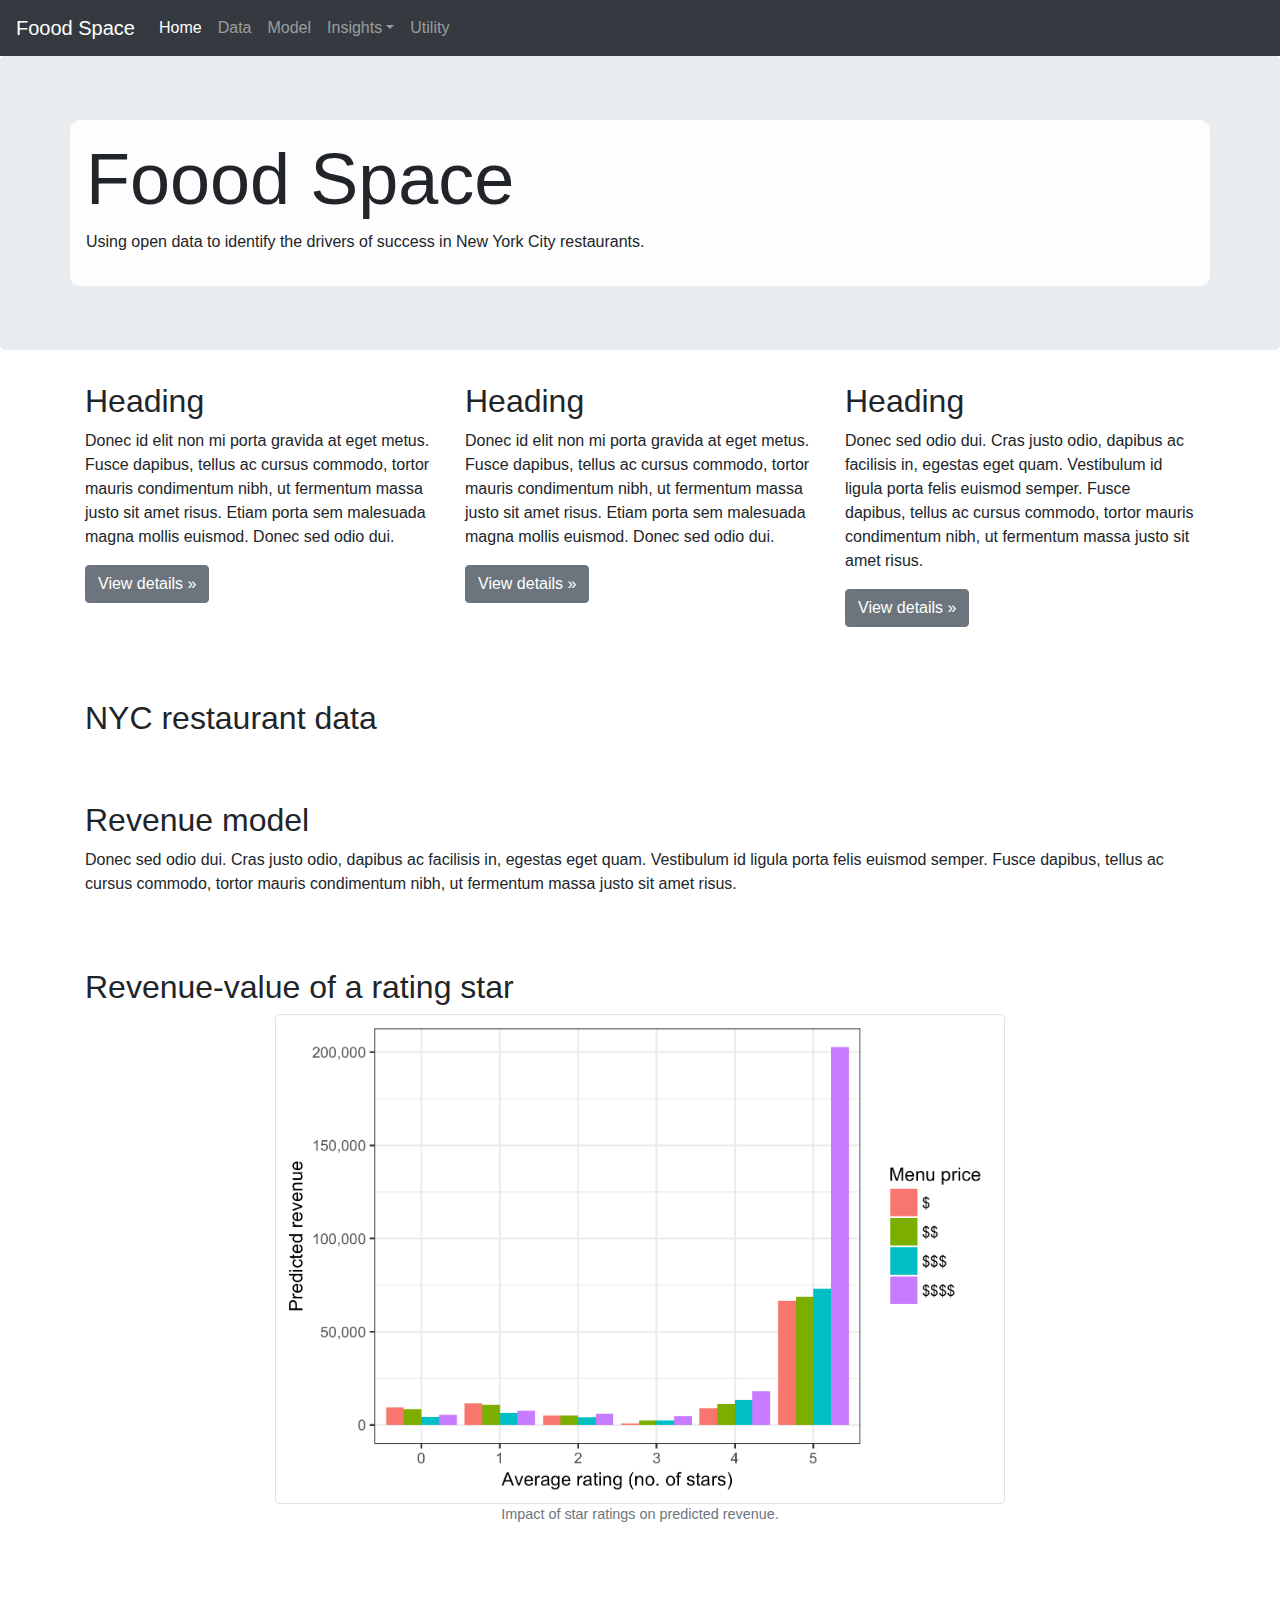
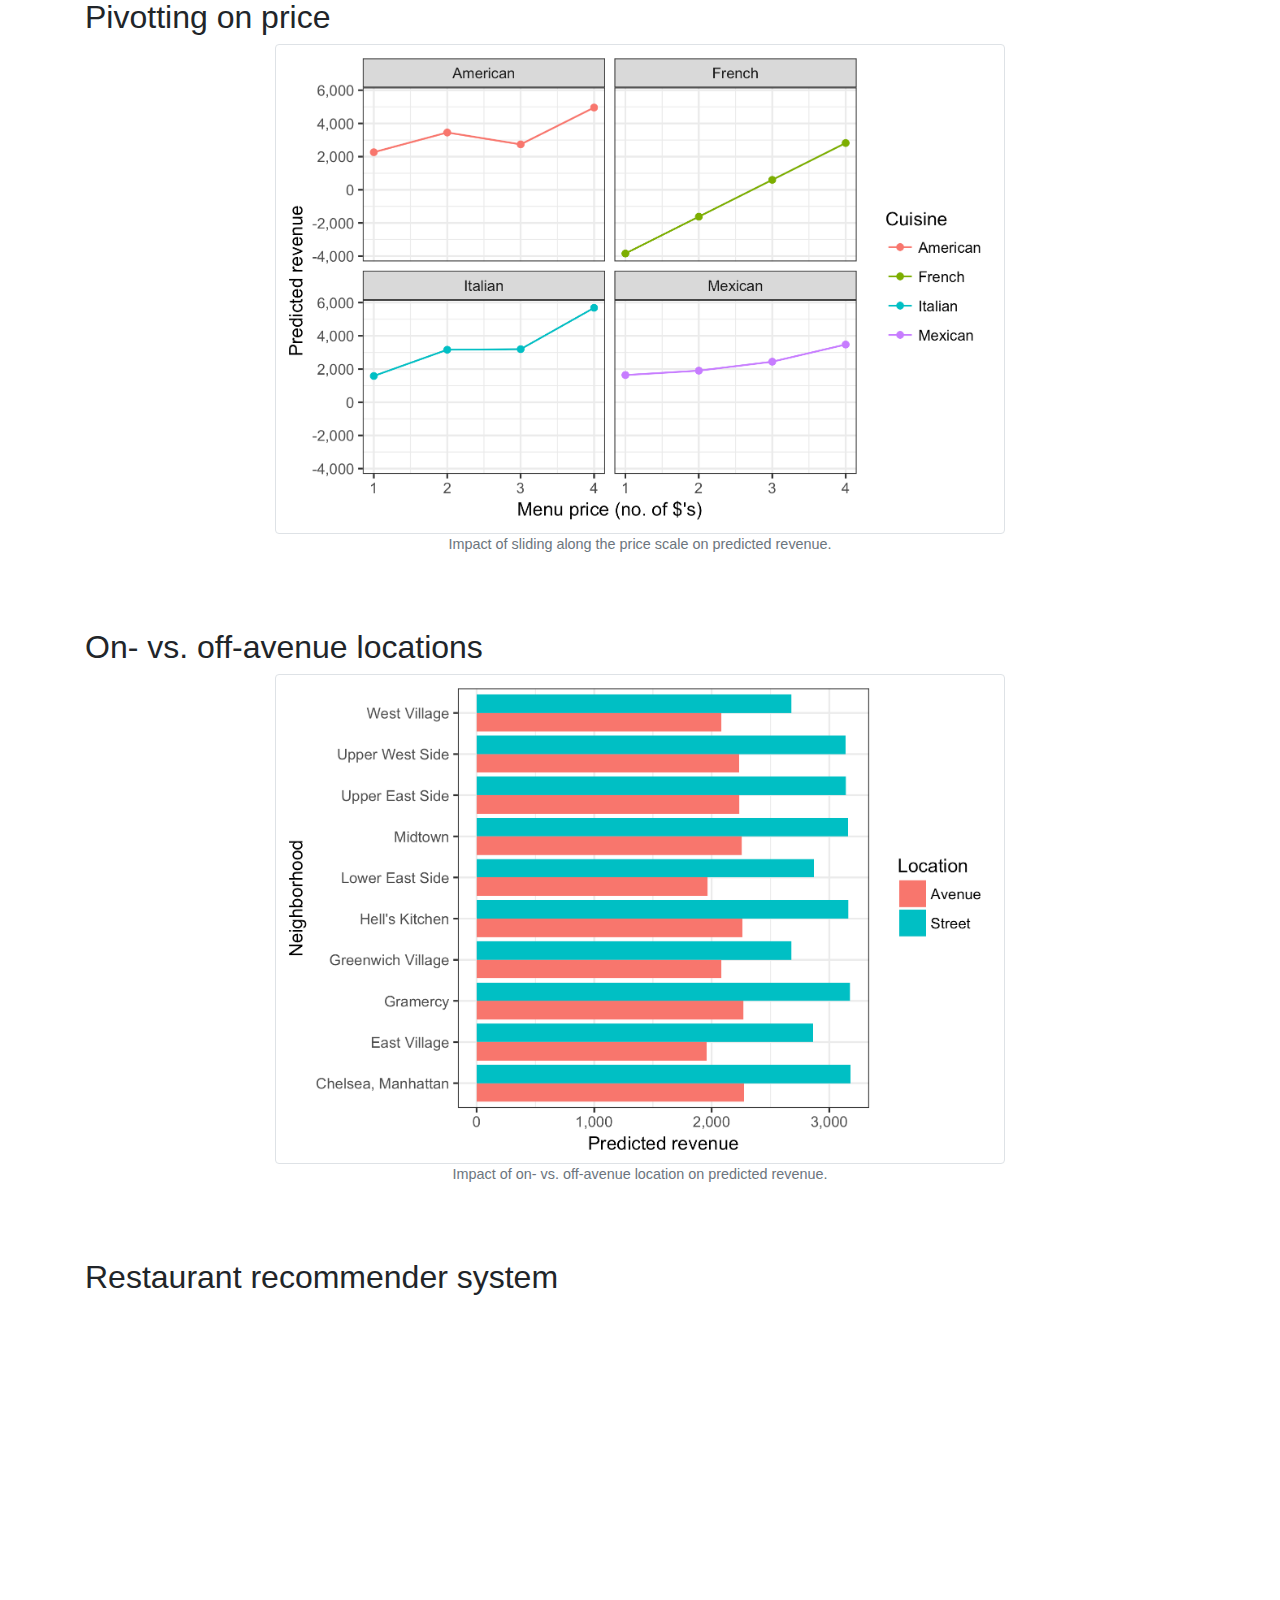
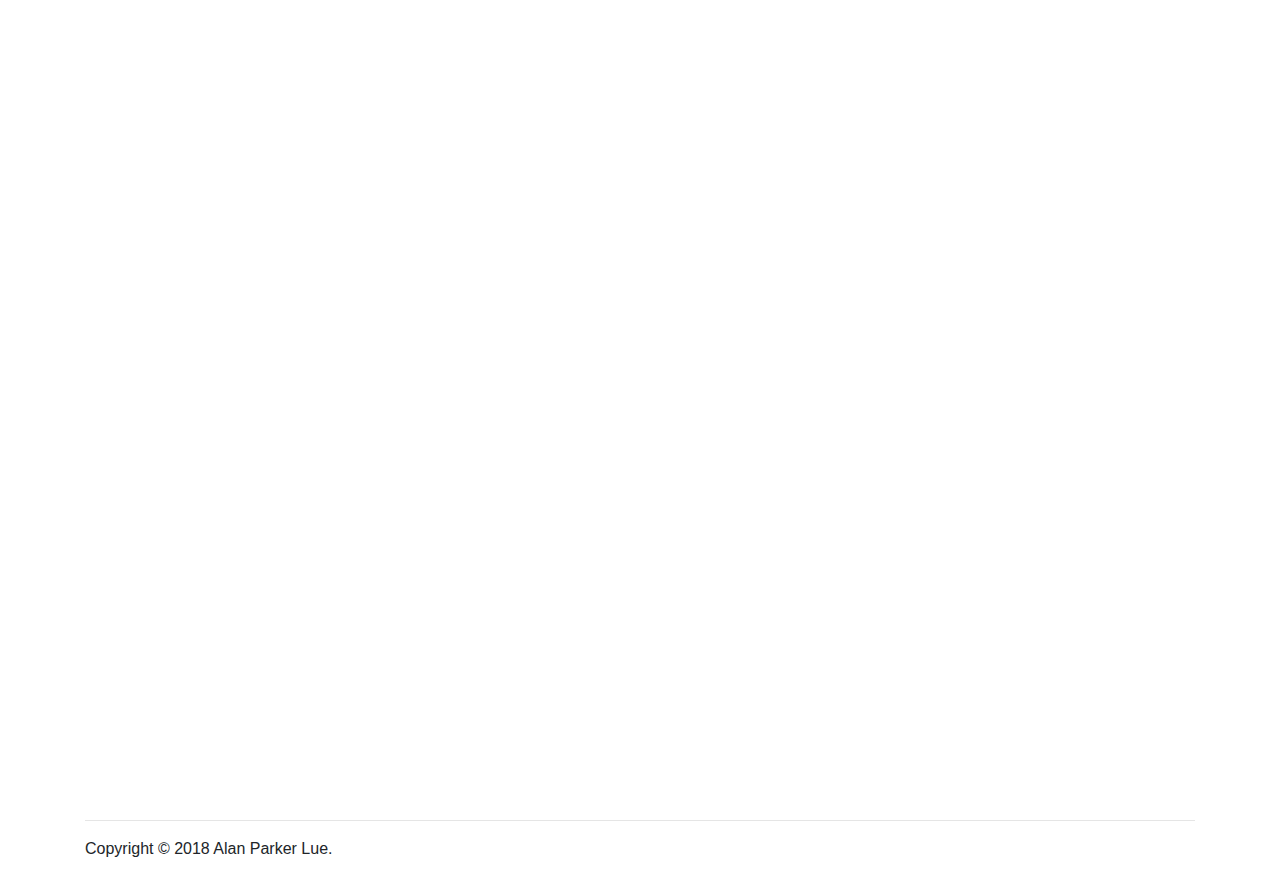
==== capstone/index.html @ f8f2c552 "TDI capstone project webpage draft" ====
<!doctype html>
<html lang="en">
  <head>
    <meta charset="utf-8">
    <meta name="viewport" content="width=device-width, initial-scale=1, shrink-to-fit=no">

    <!-- Bootstrap CSS -->
    <link rel="stylesheet" href="https://maxcdn.bootstrapcdn.com/bootstrap/4.0.0/css/bootstrap.min.css" integrity="sha384-Gn5384xqQ1aoWXA+058RXPxPg6fy4IWvTNh0E263XmFcJlSAwiGgFAW/dAiS6JXm" crossorigin="anonymous">

    <!-- Bokeh -->
    <link href="http://cdn.pydata.org/bokeh/release/bokeh-0.12.10.min.css" rel="stylesheet" type="text/css">
    <link href="http://cdn.pydata.org/bokeh/release/bokeh-widgets-0.12.10.min.css" rel="stylesheet" type="text/css">
    <link href="http://cdn.pydata.org/bokeh/release/bokeh-tables-0.12.10.min.css" rel="stylesheet" type="text/css">
    <script src="http://cdn.pydata.org/bokeh/release/bokeh-0.12.10.min.js"></script>
    <script src="http://cdn.pydata.org/bokeh/release/bokeh-widgets-0.12.10.min.js"></script>
    <script src="http://cdn.pydata.org/bokeh/release/bokeh-tables-0.12.10.min.js"></script>

    <link rel="stylesheet" href="style.css">

    <title>Foood Space</title>
  </head>
  <body>

    <nav class="navbar navbar-expand-md navbar-dark fixed-top bg-dark">
      <a class="navbar-brand" href="#">Foood Space</a>
      <button class="navbar-toggler" type="button" data-toggle="collapse" data-target="#navbarsExampleDefault" aria-controls="navbarsExampleDefault" aria-expanded="false" aria-label="Toggle navigation">
        <span class="navbar-toggler-icon"></span>
      </button>

      <div class="collapse navbar-collapse" id="navbarsExampleDefault">
        <ul class="navbar-nav mr-auto">
          <li class="nav-item active">
            <a class="nav-link" href="#">Home <span class="sr-only">(current)</span></a>
          </li>
          <li class="nav-item">
            <a class="nav-link" href="#restaurant-data">Data</a>
          </li>
          <li class="nav-item">
            <a class="nav-link" href="#model">Model</a>
          </li>
          <li class="nav-item dropdown">
            <a class="nav-link dropdown-toggle" href="http://example.com" id="dropdown01" data-toggle="dropdown" aria-haspopup="true" aria-expanded="false">Insights</a>
            <div class="dropdown-menu" aria-labelledby="dropdown01">
              <a class="dropdown-item" href="#rating-value">Ratings</a>
              <a class="dropdown-item" href="#price-pivot">Price pivot</a>
              <a class="dropdown-item" href="#avenue-premium">Avenue premium</a>
            </div>
          </li>
          <li class="nav-item">
            <a class="nav-link" href="#restaurant-utility">Utility</a>
          </li>
        </ul>
      </div>
    </nav>

    <main role="main">

      <!-- Main jumbotron for a primary marketing message or call to action -->
      <div class="jumbotron">
        <div class="container">
          <h1 class="display-3">Foood Space</h1>
          <p>Using open data to identify the drivers of success in New York City restaurants.</p>
        </div>
      </div>

      <div class="container">

        <div class="row">
          <div class="col-md-4">
            <h2>Heading</h2>
            <p>Donec id elit non mi porta gravida at eget metus. Fusce dapibus, tellus ac cursus commodo, tortor mauris condimentum nibh, ut fermentum massa justo sit amet risus. Etiam porta sem malesuada magna mollis euismod. Donec sed odio dui. </p>
            <p><a class="btn btn-secondary" href="#" role="button">View details &raquo;</a></p>
          </div>
          <div class="col-md-4">
            <h2>Heading</h2>
            <p>Donec id elit non mi porta gravida at eget metus. Fusce dapibus, tellus ac cursus commodo, tortor mauris condimentum nibh, ut fermentum massa justo sit amet risus. Etiam porta sem malesuada magna mollis euismod. Donec sed odio dui. </p>
            <p><a class="btn btn-secondary" href="#" role="button">View details &raquo;</a></p>
          </div>
          <div class="col-md-4">
            <h2>Heading</h2>
            <p>Donec sed odio dui. Cras justo odio, dapibus ac facilisis in, egestas eget quam. Vestibulum id ligula porta felis euismod semper. Fusce dapibus, tellus ac cursus commodo, tortor mauris condimentum nibh, ut fermentum massa justo sit amet risus.</p>
            <p><a class="btn btn-secondary" href="#" role="button">View details &raquo;</a></p>
          </div>
        </div>

        <div class="row">
          <div class="col-md-12">
            <h2 class="section" id="restaurant-data">NYC restaurant data</h2>
            <div class="bk-root">
              <div class="bk-plotdiv" id="ec376c0f-3575-438e-bc26-7f41ea9b38b2"></div>
            </div>
          </div>
        </div>

        <div class="row">
          <div class="col-md-12">
            <h2 class="section" id="model">Revenue model</h2>
            <p>Donec sed odio dui. Cras justo odio, dapibus ac facilisis in, egestas eget quam. Vestibulum id ligula porta felis euismod semper. Fusce dapibus, tellus ac cursus commodo, tortor mauris condimentum nibh, ut fermentum massa justo sit amet risus.</p>
          </div>
        </div>

        <div class="row">
          <div class="col-md-12">
            <h2 class="section" id="rating-value">Revenue-value of a rating star</h2>
          </div>
        </div>

        <div class="row">
          <div class="col-md-8 offset-md-2">
            <figure class="figure text-center">
              <img class="img-fluid img-thumbnail rounded" src="images/plot_star_rating.png" alt="Revenue-value of a rating star." />
              <figcaption class="figure-caption">Impact of star ratings on predicted revenue.</figcaption>
            </figure>
          </div>
        </div>

        <div class="row">
          <div class="col-md-12">
            <h2 class="section" id="price-pivot">Pivotting on price</h2>
          </div>
        </div>

        <div class="row">
          <div class="col-md-8 offset-md-2">
            <figure class="figure text-center">
              <img class="img-fluid img-thumbnail rounded" src="images/plot_culinary_pivot.png" alt="On- vs. off-avenue locations." />
              <figcaption class="figure-caption">Impact of sliding along the price scale on predicted revenue.</figcaption>
            </figure>
          </div>
        </div>

        <div class="row">
          <div class="col-md-12">
            <h2 class="section" id="avenue-premium">On- vs. off-avenue locations</h2>
          </div>
        </div>

        <div class="row">
          <div class="col-md-8 offset-md-2">
            <figure class="figure text-center">
              <img class="img-fluid img-thumbnail rounded" src="images/plot_avenue_premium.png" alt="On- vs. off-avenue locations." />
              <figcaption class="figure-caption">Impact of on- vs. off-avenue location on predicted revenue.</figcaption>
            </figure>
          </div>
        </div>

        <div class="row">
          <div class="col-md-12">
            <h2 class="section" id="restaurant-utility">Restaurant recommender system</h2>
            <iframe src="https://fooodspace.herokuapp.com/"></iframe>
          </div>
        </div>

        <hr />

      </div> <!-- /container -->

    </main>

    <footer class="container">
      <p>Copyright &copy; 2018 Alan Parker Lue.</p>
    </footer>

    <!-- Optional JavaScript -->
    <script src="restaurant_plot.js"></script>
      <!-- jQuery first, then Popper.js, then Bootstrap JS -->
    <script src="https://code.jquery.com/jquery-3.2.1.slim.min.js" integrity="sha384-KJ3o2DKtIkvYIK3UENzmM7KCkRr/rE9/Qpg6aAZGJwFDMVNA/GpGFF93hXpG5KkN" crossorigin="anonymous"></script>
    <script src="https://cdnjs.cloudflare.com/ajax/libs/popper.js/1.12.9/umd/popper.min.js" integrity="sha384-ApNbgh9B+Y1QKtv3Rn7W3mgPxhU9K/ScQsAP7hUibX39j7fakFPskvXusvfa0b4Q" crossorigin="anonymous"></script>
    <script src="https://maxcdn.bootstrapcdn.com/bootstrap/4.0.0/js/bootstrap.min.js" integrity="sha384-JZR6Spejh4U02d8jOt6vLEHfe/JQGiRRSQQxSfFWpi1MquVdAyjUar5+76PVCmYl" crossorigin="anonymous"></script>
  </body>
</html>
---- capstone/style.css ----
/* Move down content because we have a fixed navbar that is 3.5rem tall */
body, .section {
    padding-top: 3.5rem;
}

.jumbotron {
    background-image: url('images/French.jpg');
    background-repeat: no-repeat;
    background-position: center;
    background-size: cover;
}

.jumbotron .container {
    padding: 1em;
    background: rgba(255, 255, 255, 0.9);
    border-radius: 10px;
}

.bk-plot-layout {
    margin: 0 auto;
}

iframe {
    display: block;
    border: 0;
    margin: 0 auto;
    width: 100%;
    height: 1100px;
}
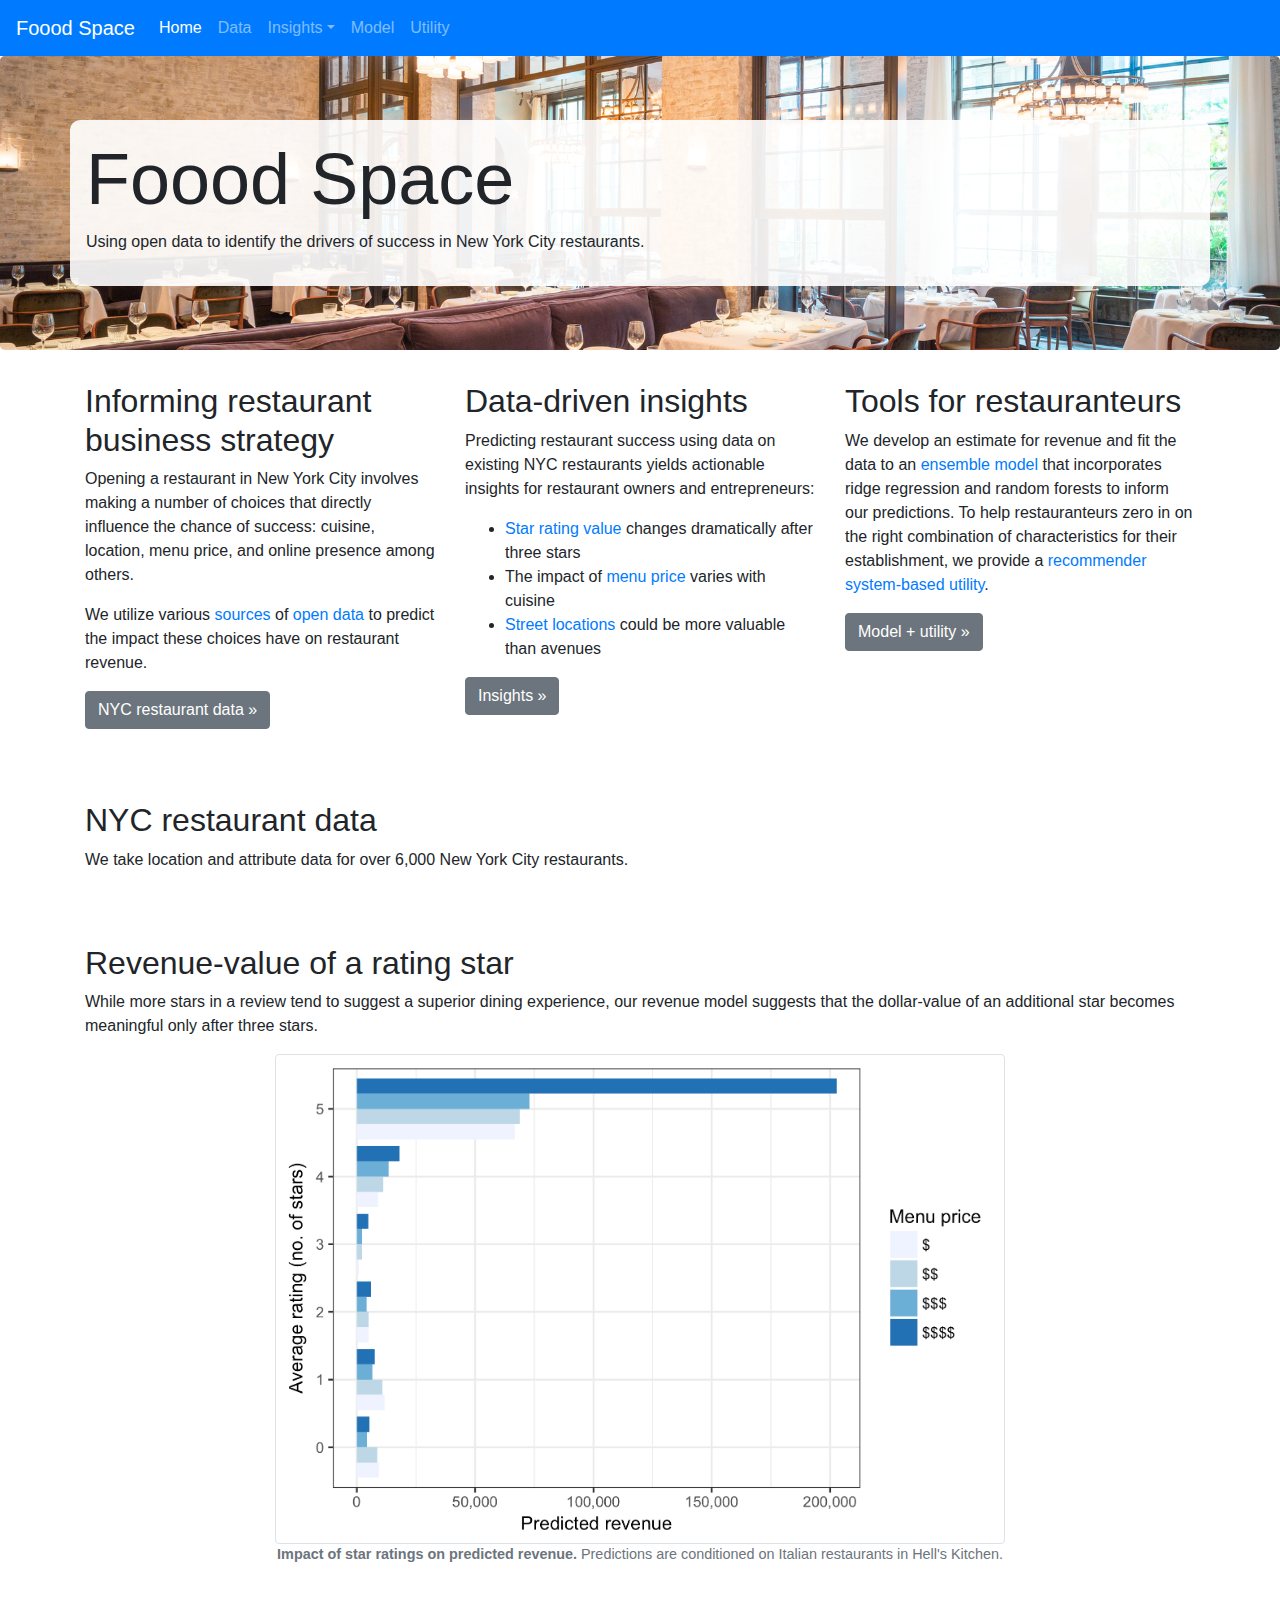
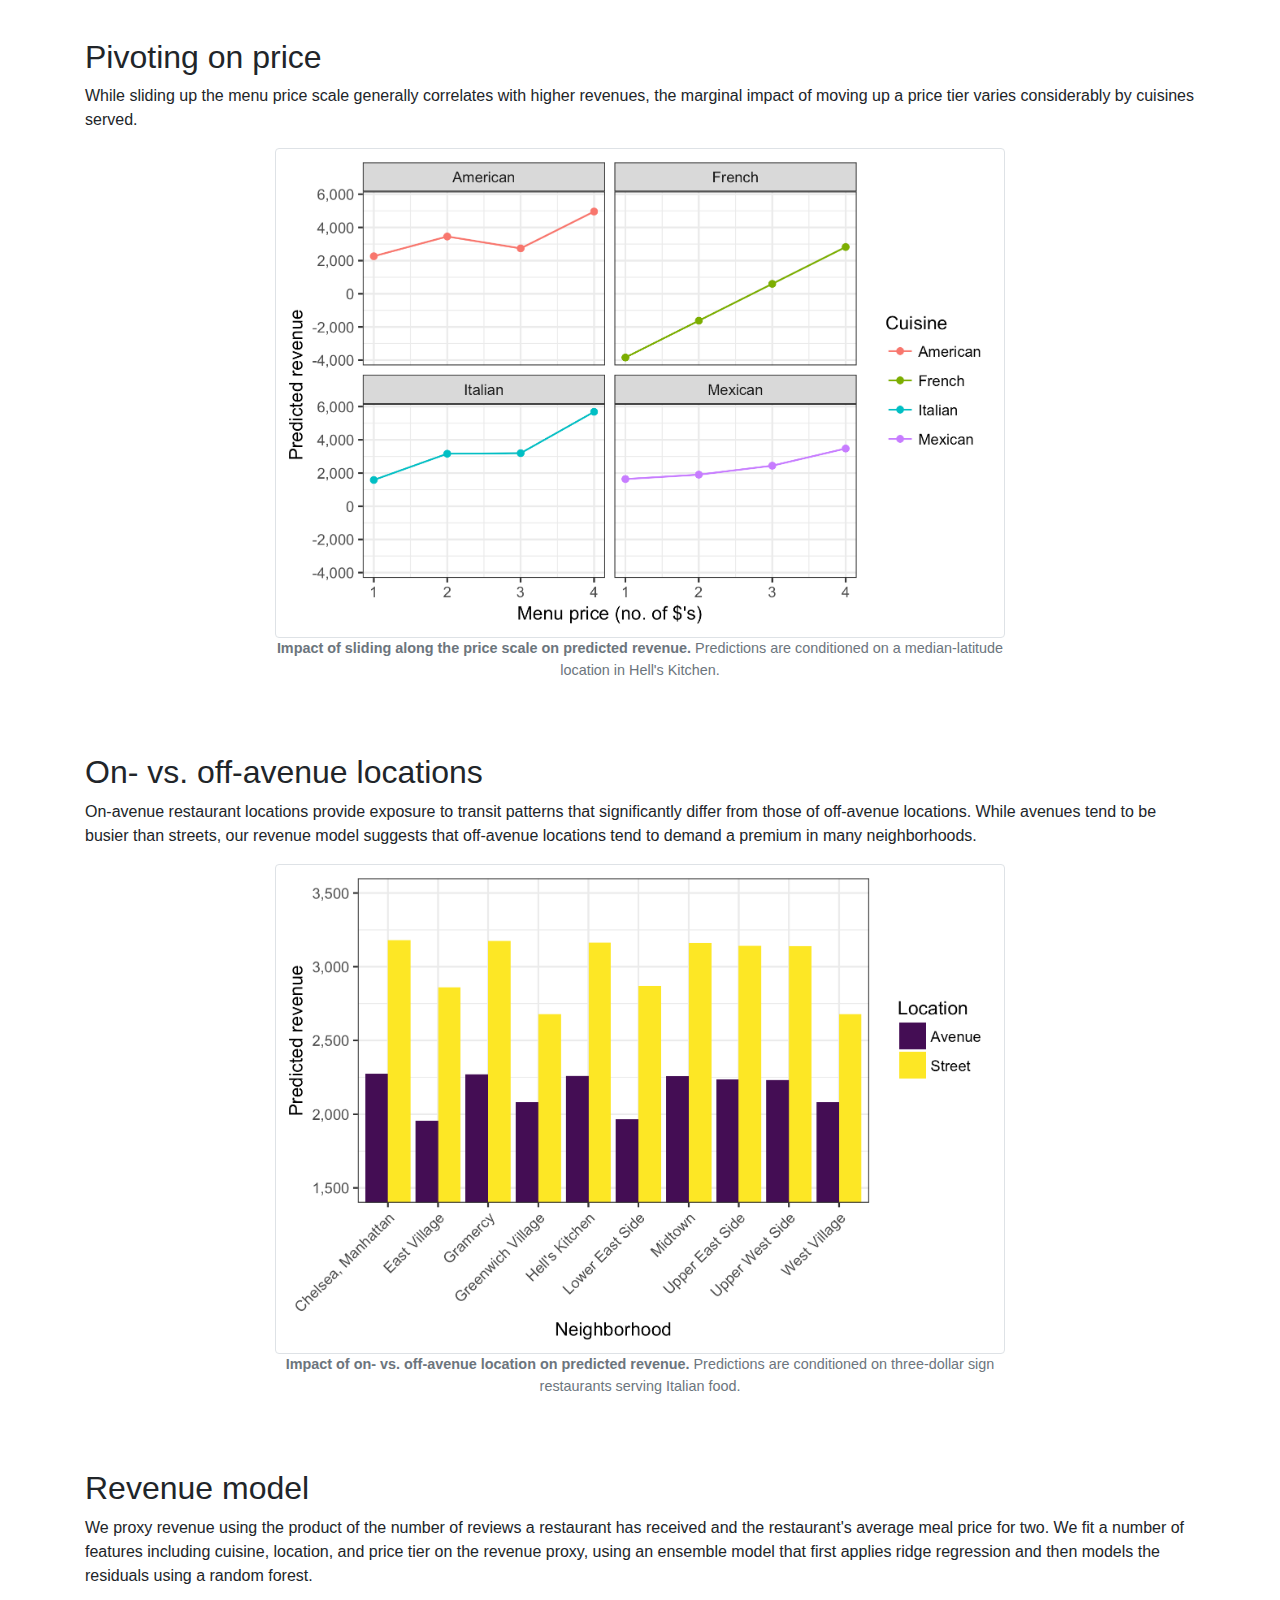
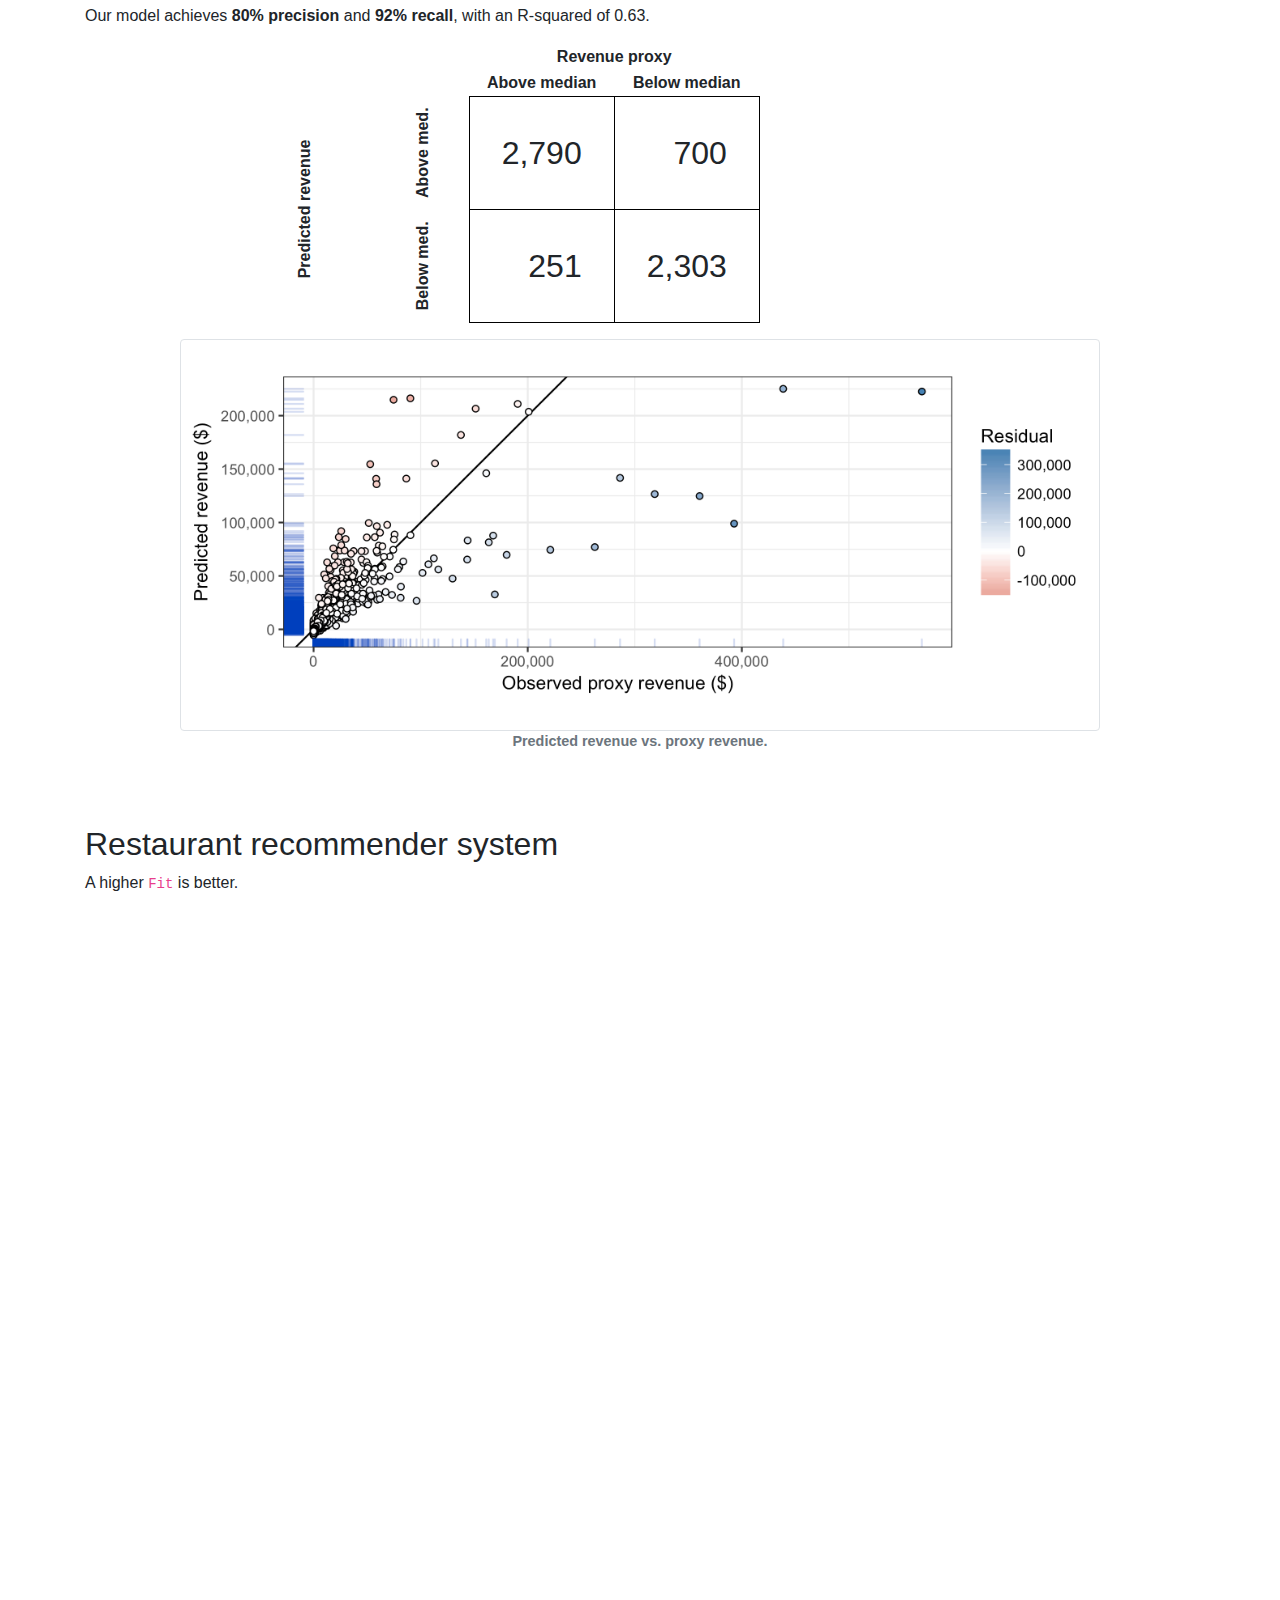
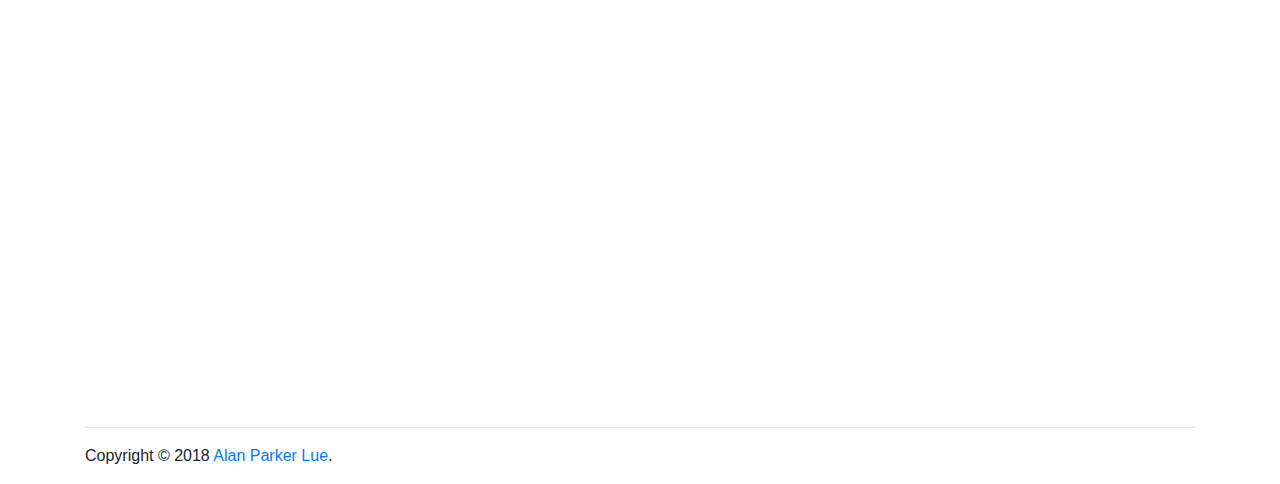
==== commit 3bab75ec: "TDI capstone webpage edits" ====
--- a/capstone/index.html
+++ b/capstone/index.html
@@ -8,12 +8,12 @@
     <link rel="stylesheet" href="https://maxcdn.bootstrapcdn.com/bootstrap/4.0.0/css/bootstrap.min.css" integrity="sha384-Gn5384xqQ1aoWXA+058RXPxPg6fy4IWvTNh0E263XmFcJlSAwiGgFAW/dAiS6JXm" crossorigin="anonymous">
 
     <!-- Bokeh -->
-    <link href="http://cdn.pydata.org/bokeh/release/bokeh-0.12.10.min.css" rel="stylesheet" type="text/css">
-    <link href="http://cdn.pydata.org/bokeh/release/bokeh-widgets-0.12.10.min.css" rel="stylesheet" type="text/css">
-    <link href="http://cdn.pydata.org/bokeh/release/bokeh-tables-0.12.10.min.css" rel="stylesheet" type="text/css">
-    <script src="http://cdn.pydata.org/bokeh/release/bokeh-0.12.10.min.js"></script>
-    <script src="http://cdn.pydata.org/bokeh/release/bokeh-widgets-0.12.10.min.js"></script>
-    <script src="http://cdn.pydata.org/bokeh/release/bokeh-tables-0.12.10.min.js"></script>
+    <link href="https://cdn.pydata.org/bokeh/release/bokeh-0.12.10.min.css" rel="stylesheet" type="text/css">
+    <link href="https://cdn.pydata.org/bokeh/release/bokeh-widgets-0.12.10.min.css" rel="stylesheet" type="text/css">
+    <link href="https://cdn.pydata.org/bokeh/release/bokeh-tables-0.12.10.min.css" rel="stylesheet" type="text/css">
+    <script src="https://cdn.pydata.org/bokeh/release/bokeh-0.12.10.min.js"></script>
+    <script src="https://cdn.pydata.org/bokeh/release/bokeh-widgets-0.12.10.min.js"></script>
+    <script src="https://cdn.pydata.org/bokeh/release/bokeh-tables-0.12.10.min.js"></script>
 
     <link rel="stylesheet" href="style.css">
 
@@ -21,7 +21,8 @@
   </head>
   <body>
 
-    <nav class="navbar navbar-expand-md navbar-dark fixed-top bg-dark">
+    <!-- <nav class="navbar navbar-expand-md navbar-dark fixed-top bg-dark"> -->
+    <nav class="navbar navbar-expand-md navbar-dark fixed-top bg-primary">
       <a class="navbar-brand" href="#">Foood Space</a>
       <button class="navbar-toggler" type="button" data-toggle="collapse" data-target="#navbarsExampleDefault" aria-controls="navbarsExampleDefault" aria-expanded="false" aria-label="Toggle navigation">
         <span class="navbar-toggler-icon"></span>
@@ -35,11 +36,8 @@
           <li class="nav-item">
             <a class="nav-link" href="#restaurant-data">Data</a>
           </li>
-          <li class="nav-item">
-            <a class="nav-link" href="#model">Model</a>
-          </li>
           <li class="nav-item dropdown">
-            <a class="nav-link dropdown-toggle" href="http://example.com" id="dropdown01" data-toggle="dropdown" aria-haspopup="true" aria-expanded="false">Insights</a>
+            <a class="nav-link dropdown-toggle" href="https://example.com" id="dropdown01" data-toggle="dropdown" aria-haspopup="true" aria-expanded="false">Insights</a>
             <div class="dropdown-menu" aria-labelledby="dropdown01">
               <a class="dropdown-item" href="#rating-value">Ratings</a>
               <a class="dropdown-item" href="#price-pivot">Price pivot</a>
@@ -47,6 +45,9 @@
             </div>
           </li>
           <li class="nav-item">
+            <a class="nav-link" href="#model">Model</a>
+          </li>
+          <li class="nav-item">
             <a class="nav-link" href="#restaurant-utility">Utility</a>
           </li>
         </ul>
@@ -67,25 +68,52 @@
 
         <div class="row">
           <div class="col-md-4">
-            <h2>Heading</h2>
-            <p>Donec id elit non mi porta gravida at eget metus. Fusce dapibus, tellus ac cursus commodo, tortor mauris condimentum nibh, ut fermentum massa justo sit amet risus. Etiam porta sem malesuada magna mollis euismod. Donec sed odio dui. </p>
-            <p><a class="btn btn-secondary" href="#" role="button">View details &raquo;</a></p>
+            <h2>Informing restaurant business strategy</h2>
+            <p>
+              Opening a restaurant in New York City involves making a
+              number of choices that directly influence the chance of
+              success: cuisine, location, menu price, and online
+              presence among others.
+            </p>
+            <p>We utilize various <a href="https://www.yelp.com/">sources</a> of <a href="https://www.zomato.com/">open</a>
+              <a href="http://www.nyc.gov/health">data</a> to predict
+              the impact these choices have on restaurant revenue.
+            </p>
+            <p><a class="btn btn-secondary" href="#restaurant-data" role="button">NYC restaurant data &raquo;</a></p>
           </div>
           <div class="col-md-4">
-            <h2>Heading</h2>
-            <p>Donec id elit non mi porta gravida at eget metus. Fusce dapibus, tellus ac cursus commodo, tortor mauris condimentum nibh, ut fermentum massa justo sit amet risus. Etiam porta sem malesuada magna mollis euismod. Donec sed odio dui. </p>
-            <p><a class="btn btn-secondary" href="#" role="button">View details &raquo;</a></p>
+            <h2>Data-driven insights</h2>
+            <p>
+              Predicting restaurant success using data on existing NYC
+              restaurants yields actionable insights for restaurant
+              owners and entrepreneurs:
+            </p>
+            <ul>
+              <li><a href="#rating-value">Star rating value</a> changes dramatically after three
+                stars</li>
+              <li>The impact of <a href="#price-pivot">menu price</a> varies with cuisine</li>
+              <li><a href="#avenue-premium">Street locations</a> could be more valuable than avenues</li>
+            </ul>
+            <p><a class="btn btn-secondary" href="#rating-value" role="button">Insights &raquo;</a></p>
           </div>
           <div class="col-md-4">
-            <h2>Heading</h2>
-            <p>Donec sed odio dui. Cras justo odio, dapibus ac facilisis in, egestas eget quam. Vestibulum id ligula porta felis euismod semper. Fusce dapibus, tellus ac cursus commodo, tortor mauris condimentum nibh, ut fermentum massa justo sit amet risus.</p>
-            <p><a class="btn btn-secondary" href="#" role="button">View details &raquo;</a></p>
+            <h2>Tools for restauranteurs</h2>
+            <p>
+              We develop an estimate for revenue and fit the data to
+              an <a href="#model">ensemble model</a> that incorporates ridge
+              regression and random forests to inform our predictions.
+              To help restauranteurs zero in on the right combination
+              of characteristics for their establishment, we provide a
+              <a href="#restaurant-utility">recommender system-based utility</a>.
+            </p>
+            <p><a class="btn btn-secondary" href="#model" role="button">Model + utility &raquo;</a></p>
           </div>
         </div>
 
         <div class="row">
           <div class="col-md-12">
             <h2 class="section" id="restaurant-data">NYC restaurant data</h2>
+            <p>We take location and attribute data for over 6,000 New York City restaurants.</p>
             <div class="bk-root">
               <div class="bk-plotdiv" id="ec376c0f-3575-438e-bc26-7f41ea9b38b2"></div>
             </div>
@@ -94,52 +122,119 @@
 
         <div class="row">
           <div class="col-md-12">
+            <h2 class="section" id="rating-value">Revenue-value of a rating star</h2>
+            <p>While more stars in a review tend to suggest a superior dining experience, our revenue model suggests that the dollar-value of an additional star becomes meaningful only after three stars.</p>
+          </div>
+        </div>
+
+        <div class="row">
+          <div class="col-md-8 offset-md-2">
+            <figure class="figure text-center">
+              <img class="img-fluid img-thumbnail rounded" src="images/plot_star_rating.png" alt="Revenue-value of a rating star." />
+              <figcaption class="figure-caption">
+                <strong>Impact of star ratings on predicted revenue.</strong> Predictions
+                are conditioned on Italian restaurants in Hell's
+                Kitchen.
+              </figcaption>
+            </figure>
+          </div>
+        </div>
+
+        <div class="row">
+          <div class="col-md-12">
+            <h2 class="section" id="price-pivot">Pivoting on price</h2>
+            <p>
+              While sliding up the menu price scale generally
+              correlates with higher revenues, the marginal impact of
+              moving up a price tier varies considerably by cuisines
+              served.
+            </p>
+          </div>
+        </div>
+
+        <div class="row">
+          <div class="col-md-8 offset-md-2">
+            <figure class="figure text-center">
+              <img class="img-fluid img-thumbnail rounded" src="images/plot_culinary_pivot.png" alt="On- vs. off-avenue locations." />
+              <figcaption class="figure-caption">
+                <strong>Impact of sliding along the price scale on predicted revenue.</strong> Predictions
+                are conditioned on a median-latitude location in
+                Hell's Kitchen.
+              </figcaption>
+            </figure>
+          </div>
+        </div>
+
+        <div class="row">
+          <div class="col-md-12">
+            <h2 class="section" id="avenue-premium">On- vs. off-avenue locations</h2>
+            <p>
+              On-avenue restaurant locations provide exposure to
+              transit patterns that significantly differ from those of
+              off-avenue locations. While avenues tend to be busier
+              than streets, our revenue model suggests that off-avenue
+              locations tend to demand a premium in many
+              neighborhoods.
+            </p>
+          </div>
+        </div>
+
+        <div class="row">
+          <div class="col-md-8 offset-md-2">
+            <figure class="figure text-center">
+              <img class="img-fluid img-thumbnail rounded" src="images/plot_avenue_premium.png" alt="On- vs. off-avenue locations." />
+              <figcaption class="figure-caption">
+                <strong>Impact of on- vs. off-avenue location on predicted revenue.</strong> Predictions
+                are conditioned on three-dollar sign restaurants
+                serving Italian food.
+              </figcaption>
+            </figure>
+          </div>
+        </div>
+
+        <div class="row">
+          <div class="col-md-12">
             <h2 class="section" id="model">Revenue model</h2>
-            <p>Donec sed odio dui. Cras justo odio, dapibus ac facilisis in, egestas eget quam. Vestibulum id ligula porta felis euismod semper. Fusce dapibus, tellus ac cursus commodo, tortor mauris condimentum nibh, ut fermentum massa justo sit amet risus.</p>
-          </div>
-        </div>
-
-        <div class="row">
-          <div class="col-md-12">
-            <h2 class="section" id="rating-value">Revenue-value of a rating star</h2>
-          </div>
-        </div>
-
-        <div class="row">
-          <div class="col-md-8 offset-md-2">
-            <figure class="figure text-center">
-              <img class="img-fluid img-thumbnail rounded" src="images/plot_star_rating.png" alt="Revenue-value of a rating star." />
-              <figcaption class="figure-caption">Impact of star ratings on predicted revenue.</figcaption>
-            </figure>
-          </div>
-        </div>
-
-        <div class="row">
-          <div class="col-md-12">
-            <h2 class="section" id="price-pivot">Pivotting on price</h2>
-          </div>
-        </div>
-
-        <div class="row">
-          <div class="col-md-8 offset-md-2">
-            <figure class="figure text-center">
-              <img class="img-fluid img-thumbnail rounded" src="images/plot_culinary_pivot.png" alt="On- vs. off-avenue locations." />
-              <figcaption class="figure-caption">Impact of sliding along the price scale on predicted revenue.</figcaption>
-            </figure>
-          </div>
-        </div>
-
-        <div class="row">
-          <div class="col-md-12">
-            <h2 class="section" id="avenue-premium">On- vs. off-avenue locations</h2>
-          </div>
-        </div>
-
-        <div class="row">
-          <div class="col-md-8 offset-md-2">
-            <figure class="figure text-center">
-              <img class="img-fluid img-thumbnail rounded" src="images/plot_avenue_premium.png" alt="On- vs. off-avenue locations." />
-              <figcaption class="figure-caption">Impact of on- vs. off-avenue location on predicted revenue.</figcaption>
+            <p>
+              We proxy revenue using the product of the number of
+              reviews a restaurant has received and the restaurant's
+              average meal price for two. We fit a number of features
+              including cuisine, location, and price tier on the
+              revenue proxy, using an ensemble model that first
+              applies ridge regression and then models the residuals
+              using a random forest.
+            </p>
+            <p>
+              Our model achieves <strong>80% precision</strong> and <strong>92% recall</strong>,
+              with an R-squared of 0.63.
+            </p>
+          </div>
+        </div>
+
+        <div class="row">
+          <div class="col-md-9">
+            <table style="margin: 0 auto; margin-bottom: 1em;">
+              <tr>
+                <th></th><th></th><th colspan="2">Revenue proxy</th>
+              </tr>
+              <tr>
+                <th></th><th></th><th>Above median</th><th>Below median</th>
+              </tr>
+              <tr>
+                <th rowspan="2" style="transform: rotate(-90.0deg);">Predicted revenue</th><th style="transform: rotate(-90.0deg);">Above med.</th><td>2,790</td><td>700</td>
+              </tr>
+              <tr>
+                <th style="transform: rotate(-90.0deg);">Below med.</th><td>251</td><td>2,303</td>
+              </tr>
+            </table>
+          </div>
+        </div>
+
+        <div class="row">
+          <div class="col-md-10 offset-md-1">
+            <figure class="figure text-center">
+              <img class="img-fluid img-thumbnail rounded" src="images/plot_predictions.png" alt="Predicted revenue." />
+              <figcaption class="figure-caption"><strong>Predicted revenue vs. proxy revenue.</strong></figcaption>
             </figure>
           </div>
         </div>
@@ -147,6 +242,7 @@
         <div class="row">
           <div class="col-md-12">
             <h2 class="section" id="restaurant-utility">Restaurant recommender system</h2>
+            <p>A higher <code>Fit</code> is better.</p>
             <iframe src="https://fooodspace.herokuapp.com/"></iframe>
           </div>
         </div>
@@ -158,7 +254,7 @@
     </main>
 
     <footer class="container">
-      <p>Copyright &copy; 2018 Alan Parker Lue.</p>
+      <p>Copyright &copy; 2018 <a href="mail:alan.parkerlue@gmail.com">Alan Parker Lue</a>.</p>
     </footer>
 
     <!-- Optional JavaScript -->
--- a/capstone/style.css
+++ b/capstone/style.css
@@ -4,7 +4,7 @@
 }
 
 .jumbotron {
-    background-image: url('images/French.jpg');
+    background-image: url('images/Restaurant.jpg');
     background-repeat: no-repeat;
     background-position: center;
     background-size: cover;
@@ -20,6 +20,17 @@
     margin: 0 auto;
 }
 
+th {
+    text-align: center;
+}
+
+td {
+    border: solid black 1px;
+    padding: 1em;
+    text-align: right;
+    font-size: 2em;
+}
+
 iframe {
     display: block;
     border: 0;
